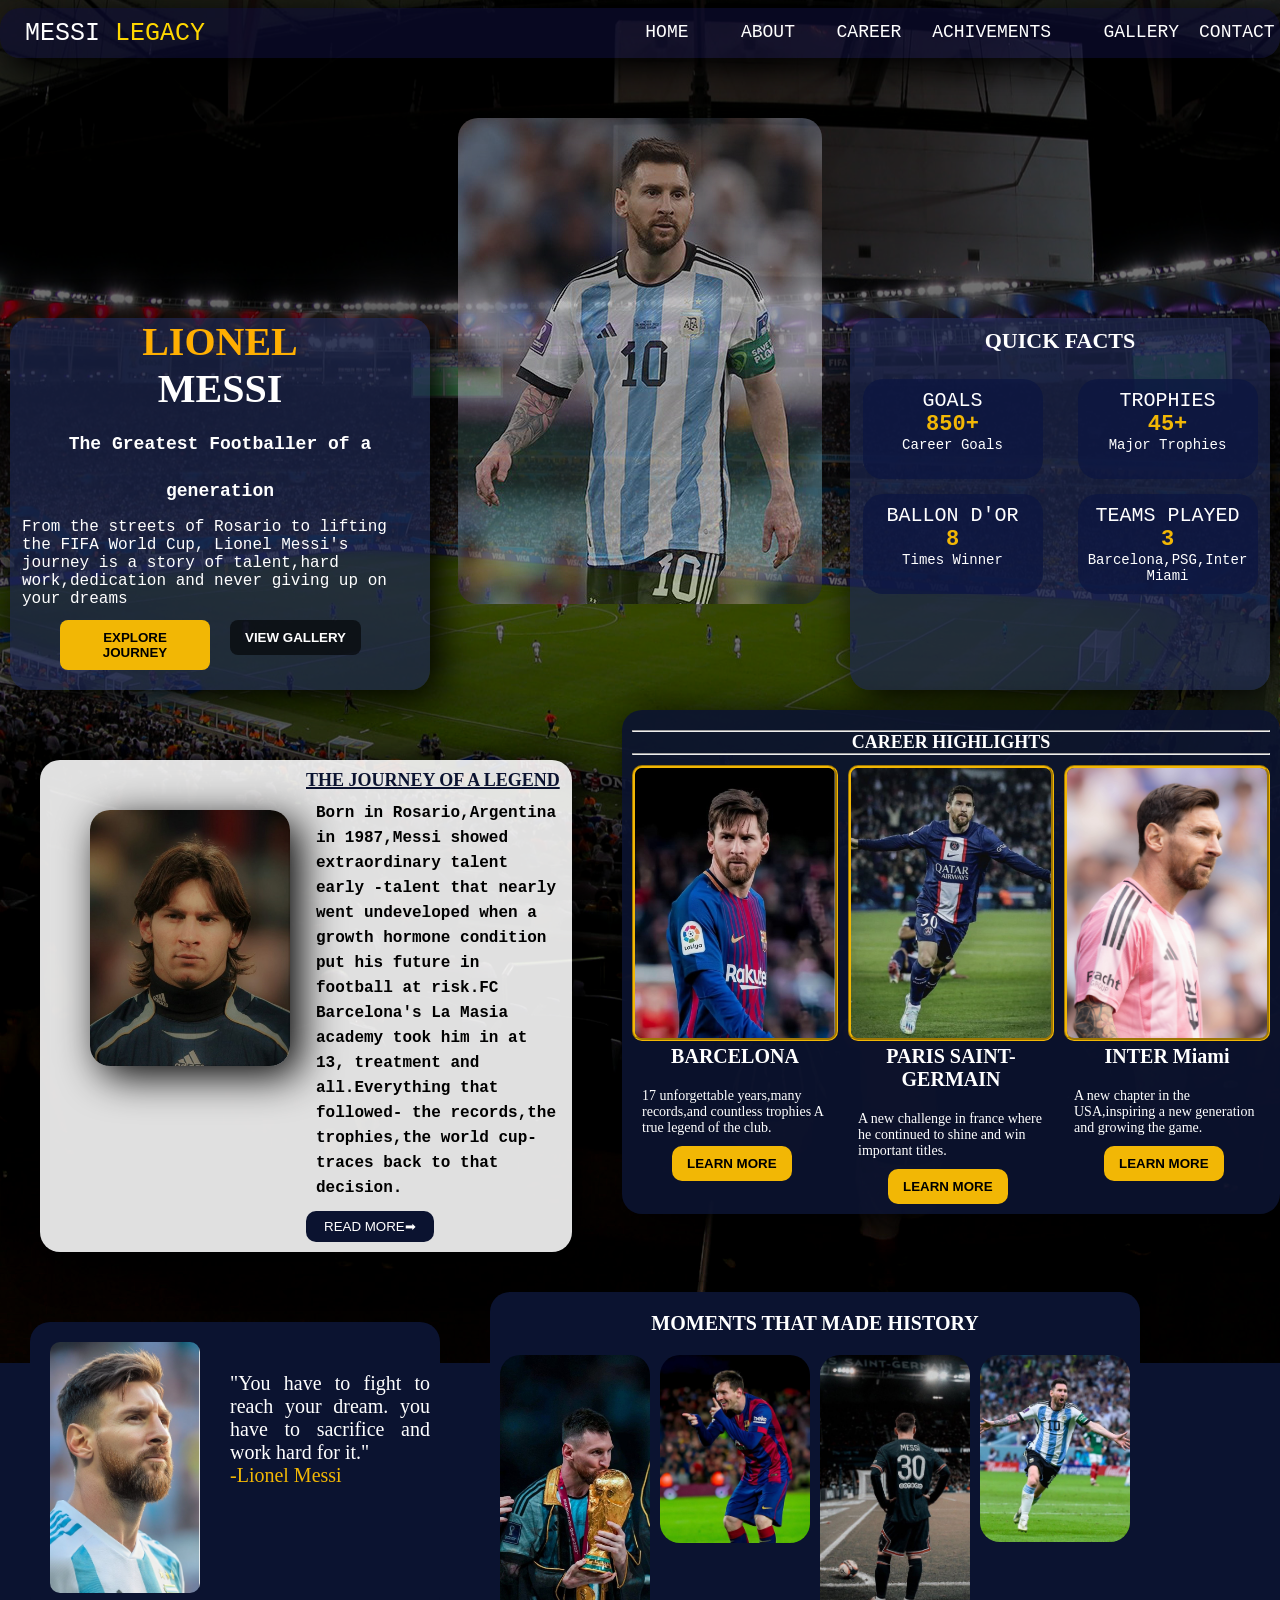
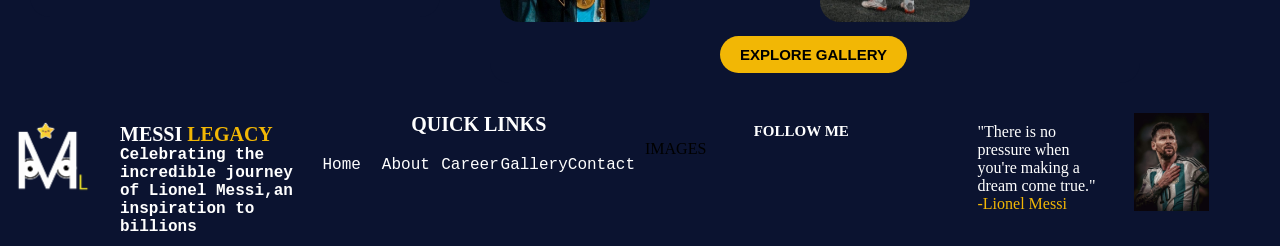
==== index.html @ 0833c285 "`almost finished first page" ====
<!DOCTYPE html>
<html lang="en">
<head>
    <meta charset="UTF-8">
    <meta name="viewport" content="width=device-width, initial-scale=1.0">
    <title>Messi Legacy</title>
    <link rel="stylesheet" href="style.css">
</head>
<body>
   

    <div class="nav-background">

        <div class="web-name">MESSI <span class="web-name-span">LEGACY</span></div>
        <div class="nav-links">
         
        <a href="#">HOME</a>
        <a href="#">ABOUT</a>
        <a href="#">CAREER</a>
        <a href="#">ACHIVEMENTS</a>
        <a href="#">GALLERY</a>
        <a href="#">CONTACT</a>
        
        </div>
    </div>


    <div class="first-card">

        <div class="messi-box">
            <div class="messi-box-name">
                LIONEL <br><span style="color: white;">MESSI</span> <br><span class="messi-box-name-span">The Greatest Footballer of a generation</span>
            </div>
            <div class="messi-box-text">
                From the streets of Rosario to lifting the FIFA World Cup,
                Lionel Messi's journey is a story of talent,hard work,dedication
                 and never giving up on your dreams 
                </div>

                <div class="messi-box-btns">
             <div>
                <button class="messi-box-btn1">
                    EXPLORE JOURNEY
                </button>
            </div>

            <div>
                <button class="messi-box-btn2">
                    VIEW GALLERY
                </button>
            </div>
        </div>
    </div>

    <div class="messi-image1">
        <img src="images/messi1.jpg" alt="image of messi" class="messi1">
    </div>
 
     <div class="quick-facts">
        <div class="quick-facts-h1">QUICK FACTS</div>

        <div class="quick-facts-grid">

            <div class="quick-facts-card">
                GOALS<BR><span>850+</span><p>Career Goals</p>
            </div>
            <div class="quick-facts-card">
                 TROPHIES<BR><span>45+</span><p>Major Trophies</p>
            </div>
            <div class="quick-facts-card">
                 BALLON D'OR<BR><span>8</span><p>Times Winner</p>
            </div>
            <div class="quick-facts-card">
                 TEAMS PLAYED<BR><span>3</span><p>Barcelona,PSG,Inter Miami</p>
            </div>
        </div>
     </div>

    </div>


    <div class="second-card">

    <div class="white-box">

        <div>
            <img src="images/legend.jpg" alt="image of messi">
        </div>
        <div>
         <div class="white-box-h1">
            THE JOURNEY OF A LEGEND
        </div>
        <div class="white-box-text">Born in Rosario,Argentina in 1987,Messi showed extraordinary talent early
             -talent that nearly went undeveloped when a growth hormone condition put his
              future in football at risk.FC Barcelona's La Masia academy took him in at 13,
              treatment and all.Everything that followed- the records,the trophies,the world 
              cup-traces back to that decision.
        </div>
        <div>
            <button class="white-box-btn">READ MORE➡</button>
        </div>
        </div>

        </div>


    <div class="career-highlights">
        <div class="career-head"><hr>CAREER HIGHLIGHTS<hr></div>
        
        <div class="career-grid">

            <div  class="team-career">
                <div class="team-image">
                    <img src="images/barca.jpg">
                </div>
                <div class="team-name">BARCELONA</div>
                <div class="team-text">17 unforgettable years,many records,and countless trophies A true legend of the club.
                </div>
                <div class="team-btn-div">
                    <button class="team-btn">LEARN MORE </button>
            </div>
            </div>

              <div  class="team-career">
                <div class="team-image">
                    <img src="images/paris.jpg" class="team-image-paris">
                </div>
                
                   <div class="team-name">PARIS SAINT-GERMAIN</div>
                    <div class="team-text">A new challenge in france where he continued to shine
                    and win important titles.
                   </div>
                   <div class="team-btn-div">
                    <button class="team-btn">LEARN MORE </button>
                  </div>
              
        </div>


            <div  class="team-career">
                <div class="team-image">
                    <img src="images/inter.jpg" class="inter-image">
                </div>
                <div class="team-name">INTER Miami</div>
                <div class="team-text">A new chapter in the USA,inspiring a new generation and growing the game.
                </div>
                <div class="team-btn-div">
                    <button class="team-btn">LEARN MORE </button>
            </div>
            </div>


           
        </div>
    </div>

   


</div>


<div class="third-card">
  
    <div class="messi-messsage">
        <div>
            <img src="images/123messi.jpg" class="messi123-img">
        </div>
        <div class="messi-messsage-text">"You have to fight to reach your dream.
            you have to sacrifice and work hard for it."
            <div class="messi-messsage-text-gold">-Lionel Messi</div>
        </div>
    </div>

    <div class="moments-card">
      <div class="moments-text">MOMENTS THAT MADE HISTORY</div>
      <div class="moments-images">
        <div class="moment-image">
            <img src="images/history1.jpg">
        </div>
        <div class="moment-image">
            <img src="images/his3.jpg">
        </div>
        <div class="moment-image">
            <img src="images/his4.jpg">
        </div>
        <div class="moment-image">
            <img src="images/his5.jpg">
        </div>
       
      </div>
      <div><button class="moment-btn">EXPLORE GALLERY</button></div>
    </div>

</div>


<div class="footer-dock">
    <div class="footer-name">
       <div> <img src="images/LOGO MESSI.png" class="footer-logo"></div>
        <div class="footer-name-h1">MESSI <span class="footer-name-span">LEGACY</span>
            <div class="footer-name-text">Celebrating the incredible journey of Lionel Messi,an inspiration to billions</div>
        </div>
        
    </div>

    <div class="quick-links-dock">
        <div class="quick-links-h1">QUICK LINKS</div>
        <div class="quick-links-grid">
            <div>
                 <a href="#">Home</a>
        
            </div>
            <div>
                <a href="#">About</a>
        
            </div>
            <div>
                <a href="#">Career</a>
        
            </div>
            <div>
                  <a href="#">Gallery</a>
       
            </div>
            <div>
                 <a href="#">Contact</a>
            </div>
        </div>
    </div>



    <div>
        <div class="footer-follow">FOLLOW ME</div>
        <div>
            IMAGES
        </div>

    </div>

    <div class="footer-message">
        <div class="footer-message-text">
            "There is no pressure when you're making
            a dream come true."<div class="footer-message-author">-Lionel Messi</div>
        </div>
        <div>
            <img src="images/messifotter.jpg" class="messi-image-footer">
        </div>
    </div>

</div>



    
</body>
</html>
---- style.css ----
*{
    margin: 0;
}

body{
    background-image: url(images/stadium.jpg);
    background-position: center;
    background-repeat: no-repeat;
    background-color: #0b1330;
    background-attachment: fixed;
    min-height: 100vh;

}
body::before{
    content: "";
    position: fixed;
    top: 0;
    left: 0;
    width: 100%;
    height: 100%;
    background: rgba(0,0,0,0.55);
    z-index: -1;
}

.nav-background{
    background-color: rgba(13, 13, 54, 0.616);
    box-shadow:10px 10px 30px black;
    display: grid;
    grid-template-columns:1fr 1fr;
    height: 50px;
    align-items: center;
    border-radius: 20px;
    margin-top: 8PX;
}
.web-name{
    color: white;
    font-family: monospace,Arial, Helvetica, sans-serif;
    font-size: 25px;
    margin-left: 25px;

}
.web-name-span{
    color: gold;
}

.nav-links{
    display: grid;
    grid-template-columns: 1fr 1fr 1fr 2fr 1fr 1fr;
    column-gap: 20px;
   margin-left: auto;
   margin-right: auto;
}
nav {
   
    display: inline-block;
    justify-content: space-between;
    align-items: center;
     padding: 18px 30px;
}
a {
   text-decoration: none;
    color: rgb(255, 255, 255);
    font-size: 18px;
    font-family: monospace, sans-serif;
    vertical-align: middle;
    width: fit-content;
}
a::after{
    content: "";
    width: 0%;
    height: 2px;
    
    display: grid;
    background: #ffaf02;
    transition: 0.5s;
    color: rgb(184, 9, 9);

}
a:hover::after{
    width: 100%;

}

.first-card{
    display: grid;
    grid-template-columns: 1fr 1fr 1fr;
    margin-top: 10px;
    margin-right: 10px;
    margin-left: 10px;
}

.messi-box{
    
    margin-top: 250px;
    height: fit-content;
    background-color:#1c264eb9;
    box-shadow: 10px 10px 40px black;
    color:white;
    border-radius: 20px;
    margin-left: auto;
    margin-right: auto;
    vertical-align: bottom;
}
.messi-box-btns{
    display: grid;
    grid-template-columns: 1fr 1fr;
    column-gap: 20px;
    margin-left: 50px;
    margin-right: 50px;
}
.messi-box-name{
    color: #ffaf02;
    font-family: cursive;
    font-weight: bold;
    font-size:40px;
    text-align: center;
    
    
}
.messi-box-name-span{
    font-size: 18px;
    color: white;
    font-family: monospace;
   
}
.messi-box-text{
    font-size: 16px;
    font-family: monospace;
    padding: 12px;
}
.messi-box-btn1{
   background-color: #F2B705;
   border: none;
   color: black;
   font-weight: bold;
   margin-bottom: 20px;
  padding-left: 15px;
  padding-right: 15px;
  padding-bottom: 10px;
  padding-top: 10px;
  border-radius: 8px;

}
.messi-box-btn2{
     background-color:rgba(0, 0, 0, 0.596);
   border: none;
   color: white;
   font-weight: bold;
   margin-bottom: 20px;
  padding-left: 15px;
  padding-right: 15px;
  padding-bottom: 10px;
  padding-top: 10px;
  border-radius: 8px;
}

.messi1{
    border-radius: 20px;
    opacity: 0.6;
    object-fit: contain;
    object-position: center;

}
.messi-image1{
    align-items:center;
     width: fit-content;
     margin-left: auto;
     margin-right: auto;
    margin-top: 50px;
}
.quick-facts{
    margin-top: 250px;
    
    background-color: #1c264eb9;
    box-shadow:10px 10px 40px black;
     font-size: 16px;
     font-family: monospace;
    color:white;
    text-align: center;
    border-radius: 20px;
}
.quick-facts-grid{
    display: grid;
    grid-template-columns: 1fr 1fr;
    column-gap: 10px;
    row-gap: 15px;
}
.quick-facts-h1{
    padding: 10px;
    font-family: cursive;
    font-weight: bold;
    font-size: 22px;
    margin-bottom: 15px;
}

.quick-facts-card{
    height: 80px;
    width: 160px;
    margin-left: auto;
    margin-right: auto;
    background-color: #0c1742c4;
    border-radius: 20px;
    padding: 10px;
    font-size: 20px;
}
.quick-facts-card span{
    color: #F2B705;
    font-size: 22PX;
    font-weight: bold;
}
.quick-facts-card p{
    font-size: 14px;
}

.second-card{
    display: grid;
    grid-template-columns: 1fr 1fr ;
     column-gap:50px;
    margin-top:20px;
}

.white-box{
    display: grid;
    width: fit-content;
    height: fit-content;
    grid-template-columns: 1fr 1fr;
    border-radius:20px;
    background-color: rgba(255, 255, 255, 0.877);
    box-shadow:10px 10px 40px black;
    padding: 10px;
    margin-left:40px;
    margin-top:50px;
   
}

.white-box img{
    width: 200px;
    border-radius: 20px;
    box-shadow:10px 10px 40px black;
    margin-top: 40px;
    margin-left: 40px;
   
}
.white-box-h1{
    font-family: cursive;
    font-weight:bolder;
    color: #0b1330;
    font-size: 18px;
    text-decoration: underline 2px;
}
.white-box-text{
    font-family: 'Courier New', Courier, monospace;
    font-weight: 900;
    margin-top: 10px;
    line-height: 25px;
    margin-left: 10px;
}
.white-box-btn{
    background-color: #0b1330;
    border: none;
    color: white;
    padding-left: 18px;
    padding-right: 18px;
    padding-top: 8px;
    padding-bottom: 8px;
    border-radius:10px;
    margin-top: 10px;
}
.career-highlights{
    width: min-content;
    height: min-content;
    background-color: #0b1330e8;
     color: white;
     border-radius: 20px;
      padding: 10px;
     box-shadow:10px 10px 40px black
}
.career-grid{
    display: grid;
    grid-template-columns: 1fr 1fr 1fr;
    column-gap: 10px;
}
.career-head{
    text-align: center;
    font-size: 18px;
    font-family: cursive;
    font-weight: bolder;
    margin-top: 10px;
    margin-bottom: 10px;
}

.team-career{
    width:min-content;
   
}
.team-image img{
    width:200PX;
    border-radius: 10px;
    border: #F2B705;
    border-style: groove;
 
}
.team-name{
    font-size: 20px;
    font-weight: bold;
    text-align: center;
    margin-bottom: 10px;
}
.team-text{
    text-align: left;
    font-family: cursive;
    font-size: 14px;
    
    padding: 10px;
}
.team-btn{
    background-color: #F2B705;
    color: black;
    font-weight: bolder;
    border: none;
    padding-left: 15px;
    padding-right: 15px;
    padding-top: 10px;
    padding-bottom: 10px;
    border-radius: 10px;
    margin-left: 40px;
   
    
}
.team-image-paris{
    height: 270px;
    object-position: center;
    object-fit:cover;
}
.inter-image{
    height: 270px;
}

.third-card{
    display: grid;
    grid-template-columns: 1fr 1fr ;
     column-gap:50px;
    margin-top:20px;
}
.messi-messsage{
    display: grid;
    background-color: #0b1330;
    grid-template-columns:  1fr 1fr;
    width: min-content;
    height: min-content;
    margin-left: 30px;
    margin-bottom: 20px;
    border-radius: 20px;
    margin-top: 50px;
}

.messi123-img{
    width: 150px;
    padding: 20px;
    border-radius: 30px;
}

.messi-messsage-text{
    margin-top: 40px;
    text-align: justify;
    font-size: 20px;
    width: 200px;
    color: white;
    font-family: cursive;
    padding: 10px;
}
.messi-messsage-text-gold{
    color: #F2B705;
}

.moments-card{
    background-color:#0b1330;
    margin-top: 20px;
    width: min-content;
    height: min-content;
    border-radius: 20px;
    margin-right: 200px;
    margin-bottom: 30px;
}
.moments-text{
    font-size: 20px;
    color: white;
    font-weight: bolder;
    margin-top: 10px;
    padding: 10px;
    text-align: center;
}
.moments-images{
    display: grid;
    grid-template-columns: 1fr 1fr 1fr 1fr;
    column-gap: 10px;
    padding: 10px;
}
.moment-image img{
    width: 150px;
    border-radius: 20px;
}
.moment-btn{
    background-color: #F2B705;
    color: black;
    font-size: 15px;
    font-weight: bold;
    padding-left: 20px;
    padding-right: 20px;
    padding-bottom: 10px;
    padding-top: 10px;
    border-radius: 20px;
    border: none;
    margin-left: 230px;
    margin-bottom: 10px;
}


.footer-dock{
    display: grid;
    grid-template-columns: 1fr 1fr 1fr 1fr;
    column-gap: 10px;
    background-color: #0b1330;
    width: 100%;
    height: 110px;
    position: relative;
   margin: 0;
   
}

.footer-logo{
    width: 100px;
}
.footer-name{
    display: grid;
    grid-template-columns: 120px 1fr;
}
.footer-name-h1{
    color: white;
    font-family: cursive;
    font-size:20px;
    font-weight: bold;
    padding-top: 10px;
}
.footer-name-span{
    color: #F2B705;
}
.footer-name-text{
    font-size: 16px;
    font-family: monospace;
    font-weight: 700;
}

.quick-links-h1{
    font-family: cursive;
    font-weight: 800;
    font-size: 20px;
    color: white;
    text-align: center;
}
.quick-links-grid{
    display: grid;
    grid-template-columns: 1fr 1fr 1fr 1fr 1fr;
    margin-top: 20px;
    font-family: monospace;
a{
    font-size: 16px;
    
}
}
.footer-message{
    display: grid;
    grid-template-columns: 1fr 1fr;
    column-gap: 20px;
    color: white;
}
.messi-image-footer{
    width: 75px;   
}
.footer-message-text{
    font-family: cursive;
    font-size: 16px;
    padding: 10px;
}
.footer-message-author{
    color: #F2B705;
}
.footer-follow{
    text-align: center;
    color: white;
    font-family: cursive;
    font-size: 15px;
    font-weight: bolder;
    margin-top: 10px;
}
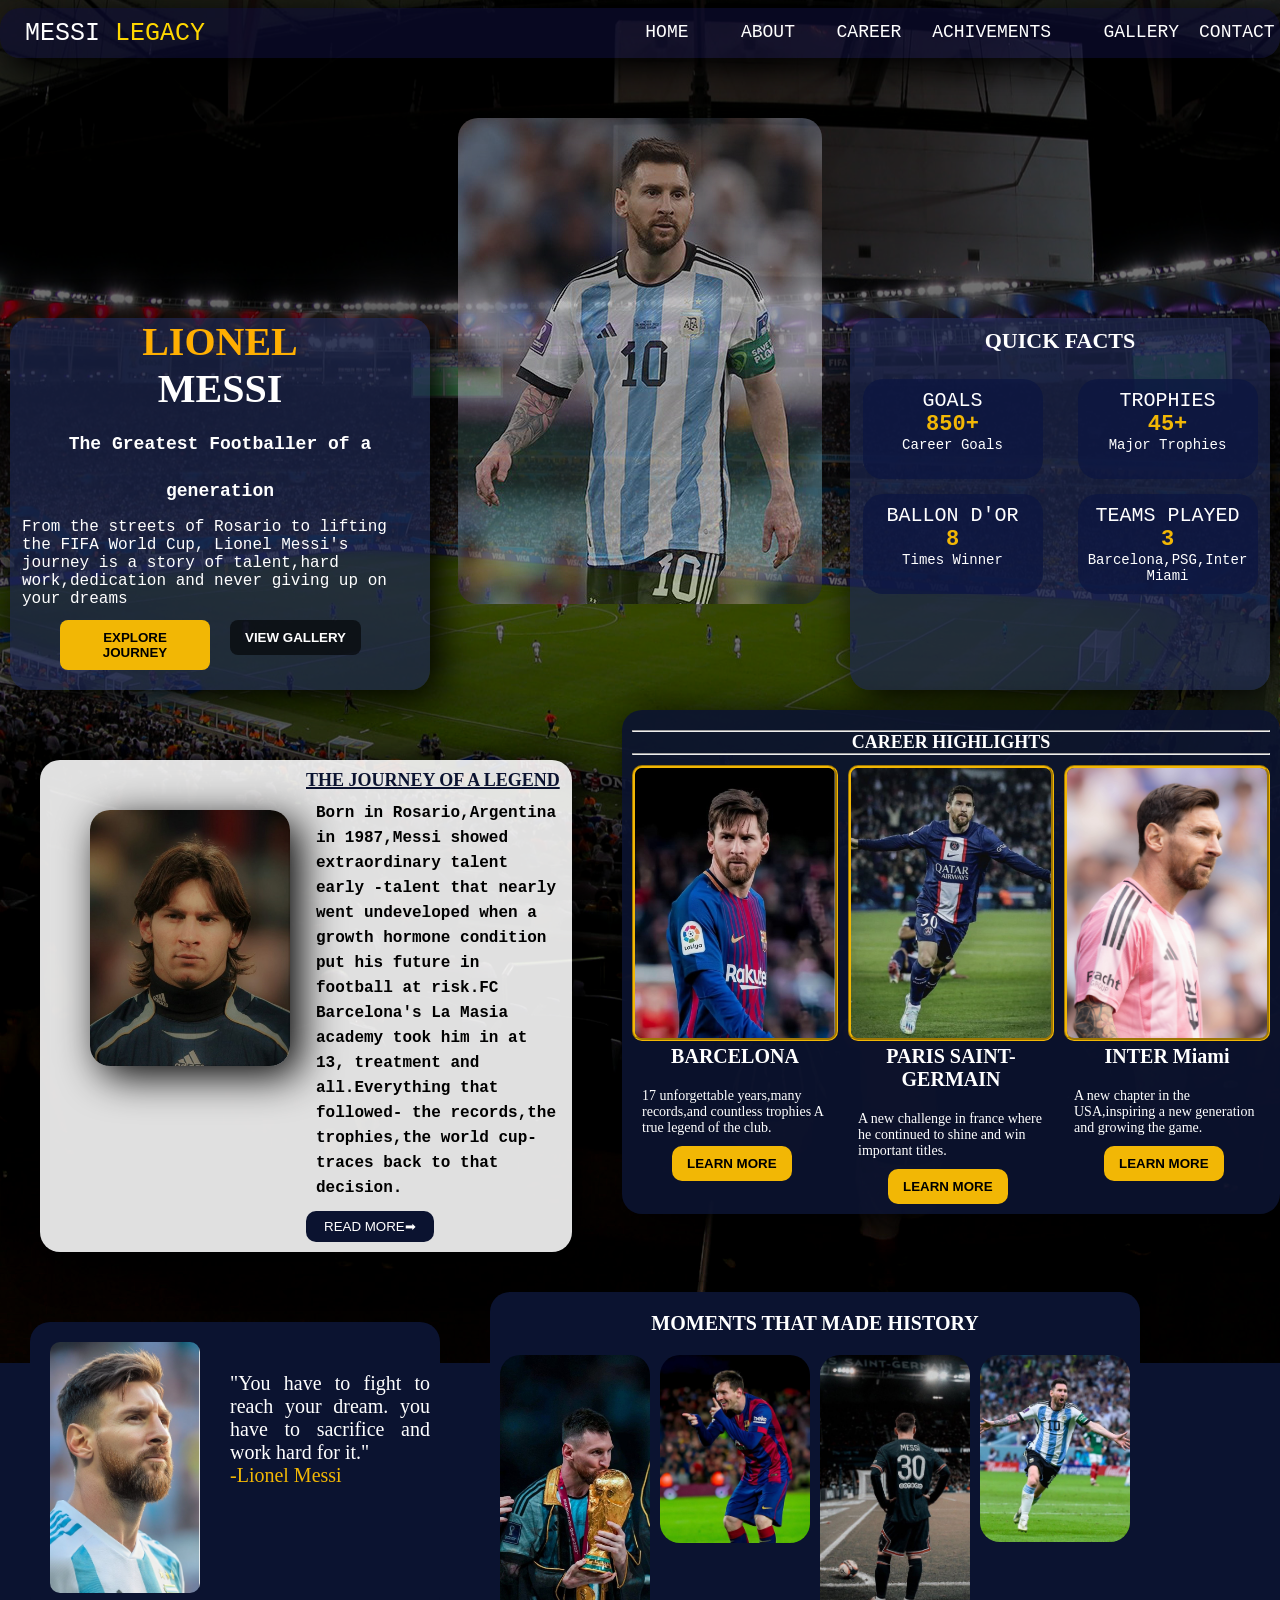
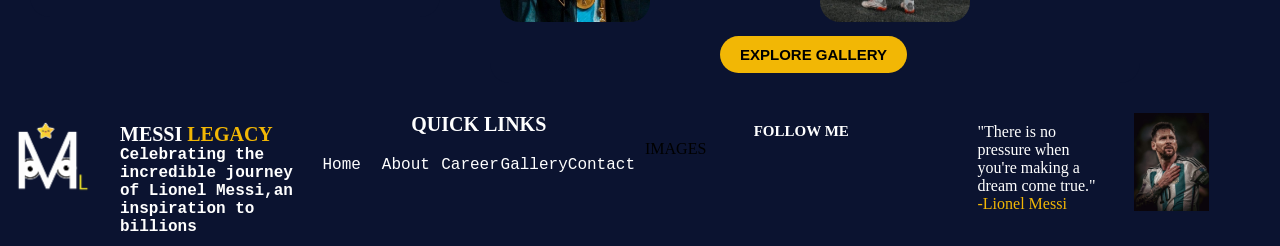
==== commit be1cc2a1: "added nav and head in 2 page" ====
--- a/index.html
+++ b/index.html
@@ -14,8 +14,8 @@
         <div class="web-name">MESSI <span class="web-name-span">LEGACY</span></div>
         <div class="nav-links">
          
-        <a href="#">HOME</a>
-        <a href="#">ABOUT</a>
+        <a href="index.html">HOME</a>
+        <a href="about.html">ABOUT</a>
         <a href="#">CAREER</a>
         <a href="#">ACHIVEMENTS</a>
         <a href="#">GALLERY</a>
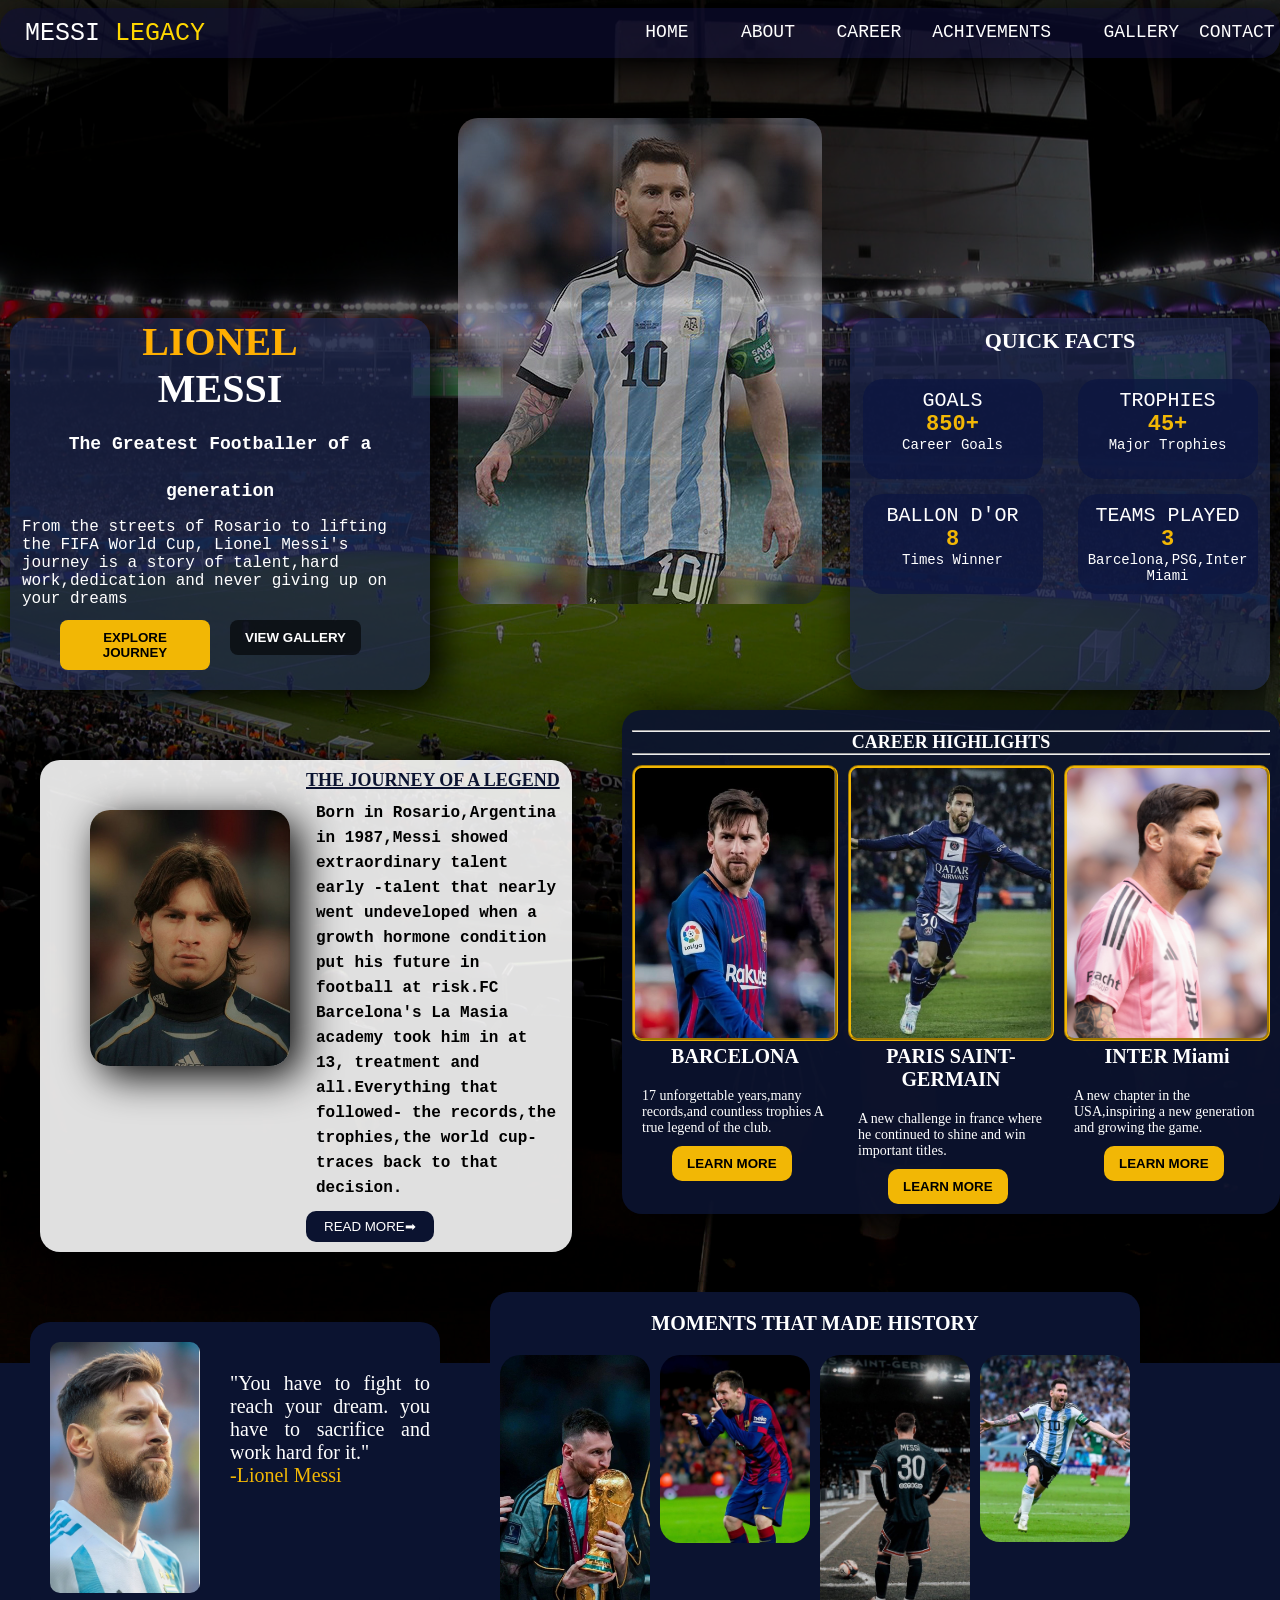
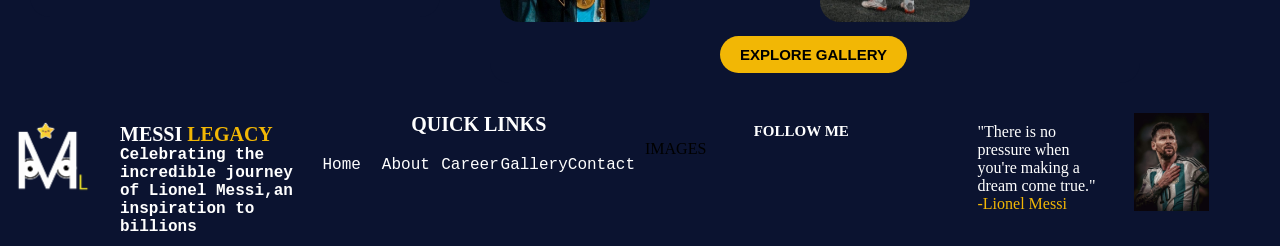
==== commit 720dec7c: "added a card in career page" ====
--- a/index.html
+++ b/index.html
@@ -16,7 +16,7 @@
          
         <a href="index.html">HOME</a>
         <a href="about.html">ABOUT</a>
-        <a href="#">CAREER</a>
+        <a href="career.html">CAREER</a>
         <a href="#">ACHIVEMENTS</a>
         <a href="#">GALLERY</a>
         <a href="#">CONTACT</a>
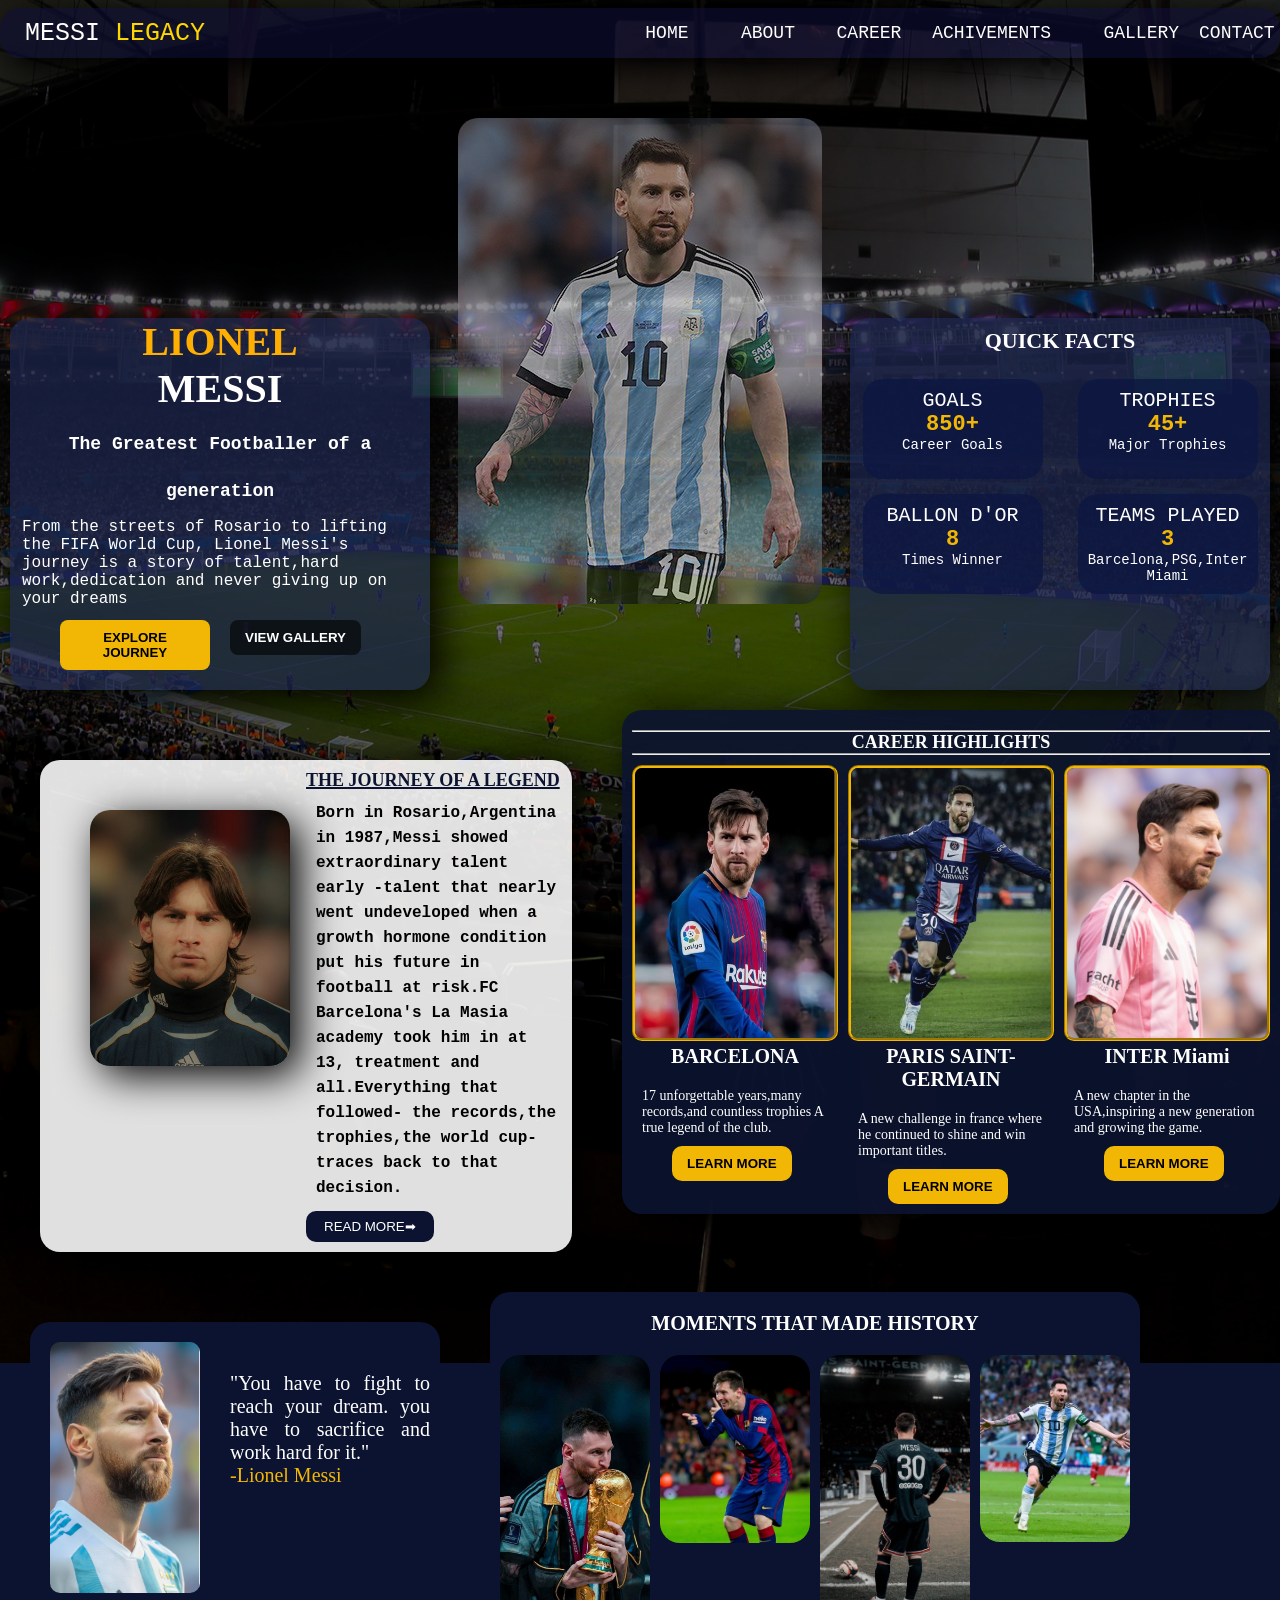
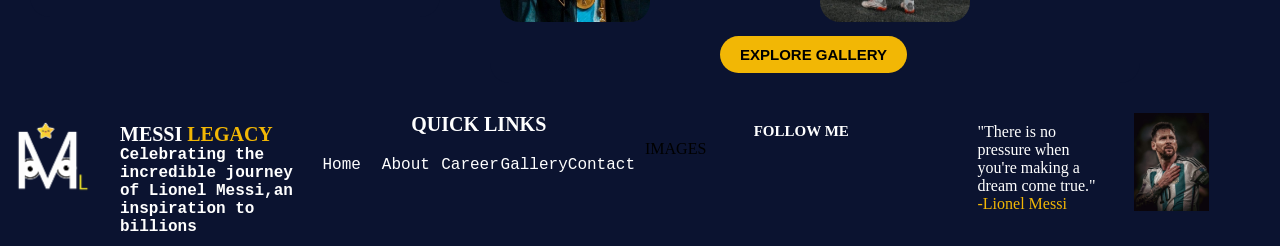
==== commit 4c28cef3: "added links for buttons" ====
--- a/index.html
+++ b/index.html
@@ -17,9 +17,9 @@
         <a href="index.html">HOME</a>
         <a href="about.html">ABOUT</a>
         <a href="career.html">CAREER</a>
-        <a href="#">ACHIVEMENTS</a>
-        <a href="#">GALLERY</a>
-        <a href="#">CONTACT</a>
+        <a href="achievements.html">ACHIVEMENTS</a>
+        <a href="gallery.html">GALLERY</a>
+        <a href="contact.html">CONTACT</a>
         
         </div>
     </div>
@@ -39,15 +39,15 @@
 
                 <div class="messi-box-btns">
              <div>
-                <button class="messi-box-btn1">
+              <a href="achievements.html"> <button class="messi-box-btn1">
                     EXPLORE JOURNEY
-                </button>
-            </div>
-
-            <div>
-                <button class="messi-box-btn2">
+                </button> </a>
+            </div>
+
+            <div>
+               <a href="gallery.html"> <button class="messi-box-btn2">
                     VIEW GALLERY
-                </button>
+                </button> </a>
             </div>
         </div>
     </div>
@@ -97,7 +97,7 @@
               cup-traces back to that decision.
         </div>
         <div>
-            <button class="white-box-btn">READ MORE➡</button>
+          <a href="about.html">  <button class="white-box-btn">READ MORE➡</button></a>
         </div>
         </div>
 
@@ -117,7 +117,7 @@
                 <div class="team-text">17 unforgettable years,many records,and countless trophies A true legend of the club.
                 </div>
                 <div class="team-btn-div">
-                    <button class="team-btn">LEARN MORE </button>
+                   <a href="career.html"><button class="team-btn">LEARN MORE </button></a>
             </div>
             </div>
 
@@ -131,7 +131,7 @@
                     and win important titles.
                    </div>
                    <div class="team-btn-div">
-                    <button class="team-btn">LEARN MORE </button>
+                    <a href="career.html"><button class="team-btn">LEARN MORE </button></a>
                   </div>
               
         </div>
@@ -145,7 +145,7 @@
                 <div class="team-text">A new chapter in the USA,inspiring a new generation and growing the game.
                 </div>
                 <div class="team-btn-div">
-                    <button class="team-btn">LEARN MORE </button>
+                  <a href="career.html"> <button class="team-btn">LEARN MORE </button> </a>
             </div>
             </div>
 
@@ -189,7 +189,7 @@
         </div>
        
       </div>
-      <div><button class="moment-btn">EXPLORE GALLERY</button></div>
+      <div><a href="gallery.html"><button class="moment-btn">EXPLORE GALLERY</button></a></div>
     </div>
 
 </div>
@@ -208,23 +208,23 @@
         <div class="quick-links-h1">QUICK LINKS</div>
         <div class="quick-links-grid">
             <div>
-                 <a href="#">Home</a>
-        
-            </div>
-            <div>
-                <a href="#">About</a>
-        
-            </div>
-            <div>
-                <a href="#">Career</a>
-        
-            </div>
-            <div>
-                  <a href="#">Gallery</a>
+                 <a href="index.html">Home</a>
+        
+            </div>
+            <div>
+                <a href="about.html">About</a>
+        
+            </div>
+            <div>
+                <a href="career.html">Career</a>
+        
+            </div>
+            <div>
+                  <a href="gallery.html">Gallery</a>
        
             </div>
             <div>
-                 <a href="#">Contact</a>
+                 <a href="contact.html">Contact</a>
             </div>
         </div>
     </div>
--- a/style.css
+++ b/style.css
@@ -65,20 +65,8 @@
     vertical-align: middle;
     width: fit-content;
 }
-a::after{
-    content: "";
-    width: 0%;
-    height: 2px;
-    
-    display: grid;
-    background: #ffaf02;
-    transition: 0.5s;
-    color: rgb(184, 9, 9);
-
-}
-a:hover::after{
-    width: 100%;
-
+a:hover{
+    color: #F2B705;
 }
 
 .first-card{
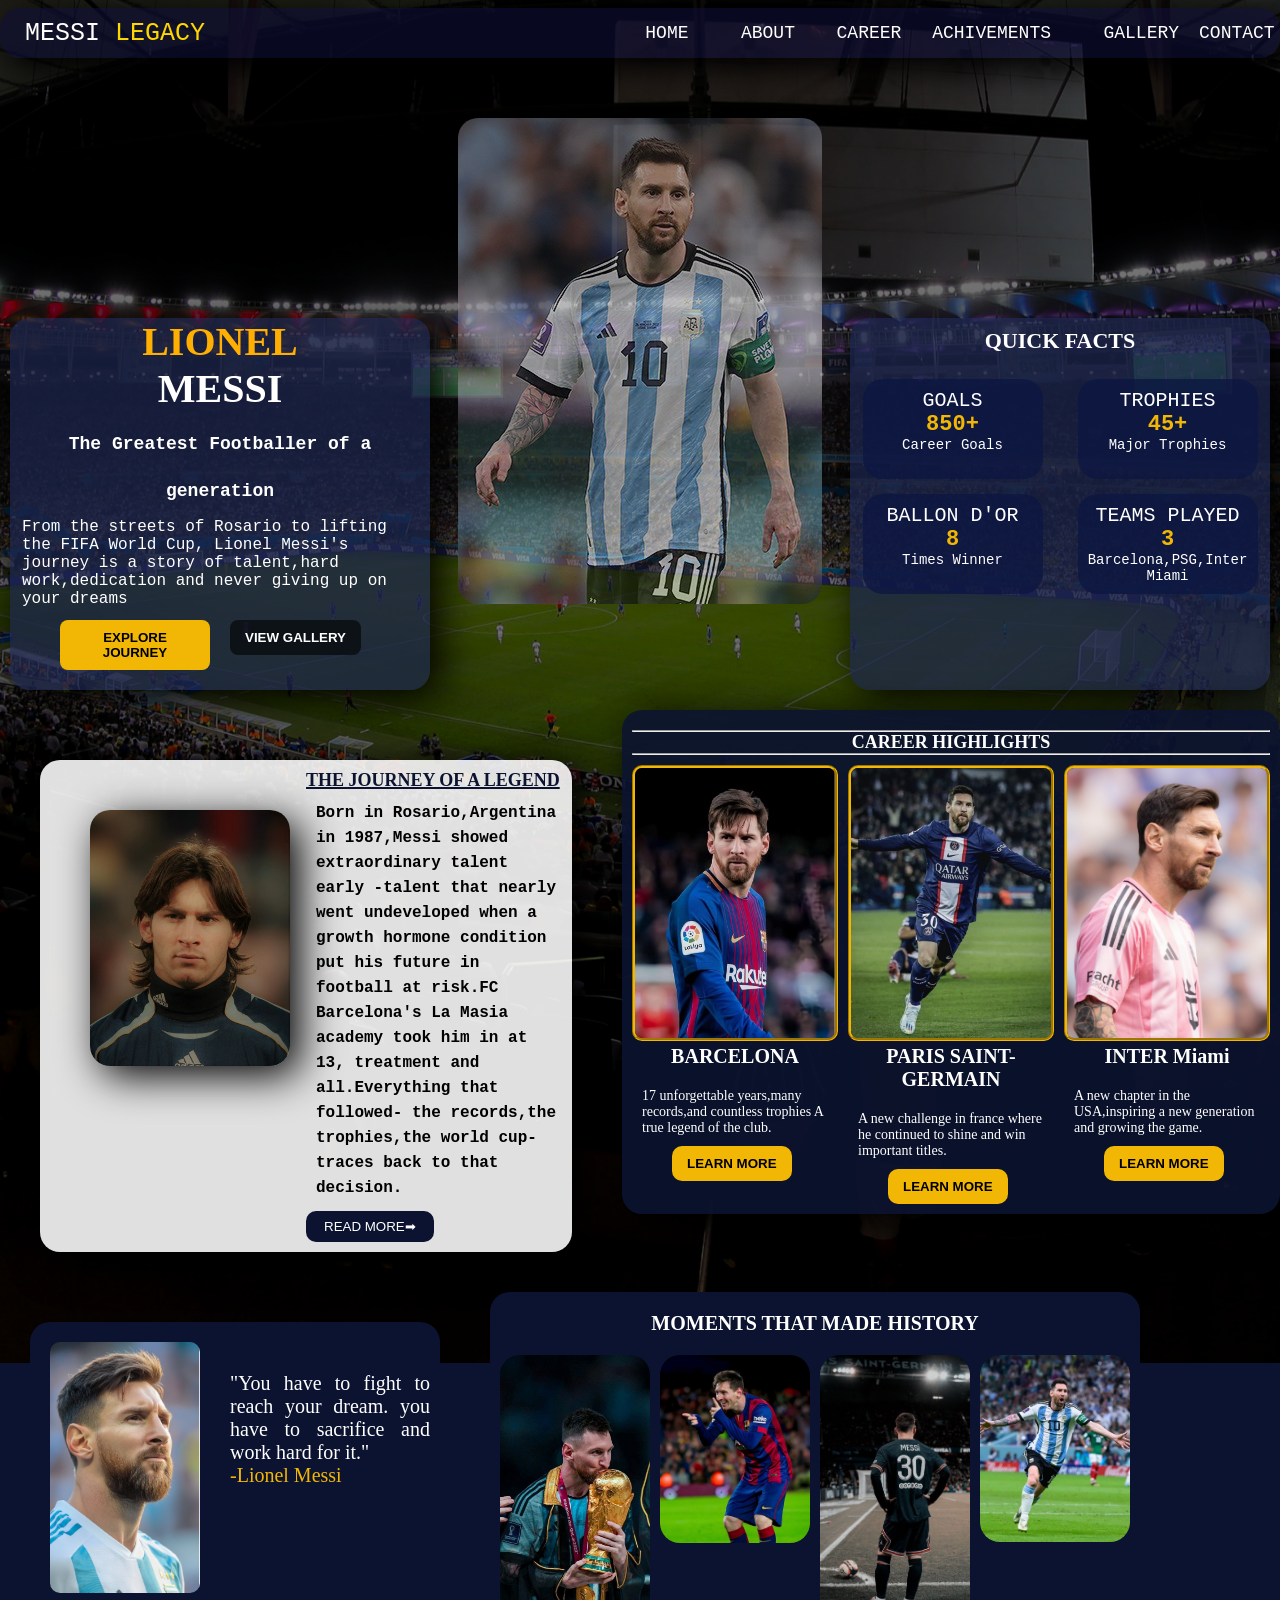
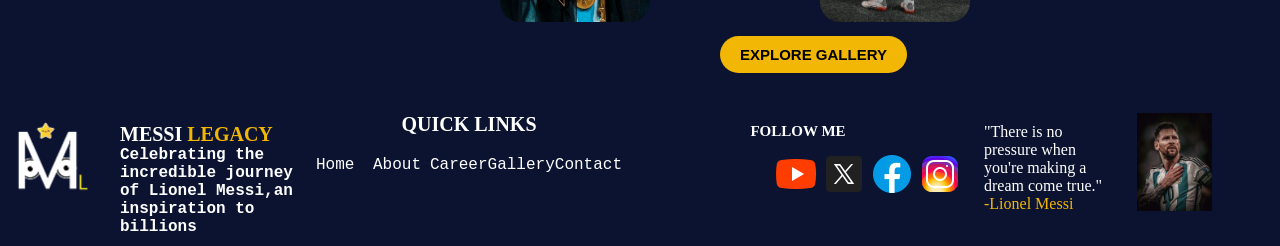
==== commit 1658424a: "added follow me logos and animation" ====
--- a/index.html
+++ b/index.html
@@ -233,8 +233,11 @@
 
     <div>
         <div class="footer-follow">FOLLOW ME</div>
-        <div>
-            IMAGES
+        <div class="footer-logos">
+            <img src="images/yt.png">
+            <img src="images/x.png">
+            <img src="images/fb.png">
+            <img src="images/insta.png">
         </div>
 
     </div>
--- a/style.css
+++ b/style.css
@@ -32,6 +32,9 @@
     border-radius: 20px;
     margin-top: 8PX;
 }
+.nav-background:hover{
+    background-color: #0b301448;
+}
 .web-name{
     color: white;
     font-family: monospace,Arial, Helvetica, sans-serif;
@@ -88,6 +91,10 @@
     margin-left: auto;
     margin-right: auto;
     vertical-align: bottom;
+    transition: 0.3s;
+}
+.messi-box:hover{
+    transform: scale(1.06);
 }
 .messi-box-btns{
     display: grid;
@@ -127,7 +134,12 @@
   padding-bottom: 10px;
   padding-top: 10px;
   border-radius: 8px;
-
+  transition: 0.3s;
+
+}
+.messi-box-btn1:hover{
+    border-radius: 20px;
+    background-color: white;
 }
 .messi-box-btn2{
      background-color:rgba(0, 0, 0, 0.596);
@@ -140,6 +152,12 @@
   padding-bottom: 10px;
   padding-top: 10px;
   border-radius: 8px;
+  transition: 0.3s;
+}
+.messi-box-btn2:hover{
+    border-radius: 50px;
+    background-color: black;
+    transform: translatex(10px);
 }
 
 .messi1{
@@ -147,7 +165,12 @@
     opacity: 0.6;
     object-fit: contain;
     object-position: center;
-
+    transition: 0.3s;
+}
+.messi1:hover{
+    opacity: 1;
+    border-radius: 25px;
+    transform:scale(1.04)
 }
 .messi-image1{
     align-items:center;
@@ -157,8 +180,7 @@
     margin-top: 50px;
 }
 .quick-facts{
-    margin-top: 250px;
-    
+    margin-top: 250px; 
     background-color: #1c264eb9;
     box-shadow:10px 10px 40px black;
      font-size: 16px;
@@ -166,6 +188,11 @@
     color:white;
     text-align: center;
     border-radius: 20px;
+    transition: 0.3s;
+}
+.quick-facts:hover{
+    transform: scale(1.05);
+    background-color: #0b133075;
 }
 .quick-facts-grid{
     display: grid;
@@ -179,6 +206,10 @@
     font-weight: bold;
     font-size: 22px;
     margin-bottom: 15px;
+    transition: 0.3s;
+}
+.quick-facts-h1:hover{
+    color: #F2B705;
 }
 
 .quick-facts-card{
@@ -190,6 +221,11 @@
     border-radius: 20px;
     padding: 10px;
     font-size: 20px;
+    transition: 0.3s;
+}
+.quick-facts-card:hover{
+    background-color: #1b285fc4;
+    transform: scale(1.03);
 }
 .quick-facts-card span{
     color: #F2B705;
@@ -218,7 +254,10 @@
     padding: 10px;
     margin-left:40px;
     margin-top:50px;
-   
+    transition: 0.3s;
+}
+.white-box:hover{
+   transform: scale(1.04);
 }
 
 .white-box img{
@@ -253,6 +292,13 @@
     padding-bottom: 8px;
     border-radius:10px;
     margin-top: 10px;
+    transition: 0.3s;
+}
+.white-box-btn:hover{
+    border-radius: 20px;
+    background-color: #ffaf02;
+    color: black;
+    font-weight: bolder;
 }
 .career-highlights{
     width: min-content;
@@ -279,7 +325,10 @@
 
 .team-career{
     width:min-content;
-   
+    transition: 0.3s;
+}
+.team-career:hover{
+    transform: scale(1.04);
 }
 .team-image img{
     width:200PX;
@@ -312,8 +361,12 @@
     padding-bottom: 10px;
     border-radius: 10px;
     margin-left: 40px;
-   
-    
+}
+.team-btn:hover{
+    background-color: rgb(240, 67, 67);
+    color: white;
+    padding-left: 20px;
+    padding-right: 20px;
 }
 .team-image-paris{
     height: 270px;
@@ -340,6 +393,11 @@
     margin-bottom: 20px;
     border-radius: 20px;
     margin-top: 50px;
+    transition: 0.3s;
+}
+.messi-messsage:hover{
+    transform: scale(1.05);
+    border: solid 2px white;
 }
 
 .messi123-img{
@@ -369,6 +427,10 @@
     border-radius: 20px;
     margin-right: 200px;
     margin-bottom: 30px;
+    transition: 0.3s;
+}
+.moments-card:hover{
+    transform: scale(1.02);
 }
 .moments-text{
     font-size: 20px;
@@ -387,6 +449,10 @@
 .moment-image img{
     width: 150px;
     border-radius: 20px;
+    transition: 0.3s;
+}
+.moment-image img:hover{
+    transform: scale(1.05);
 }
 .moment-btn{
     background-color: #F2B705;
@@ -401,6 +467,11 @@
     border: none;
     margin-left: 230px;
     margin-bottom: 10px;
+    transition: 0.3s;
+}
+.moment-btn:hover{
+    background-color: white;
+    transform: scale(1.04);
 }
 
 
@@ -456,6 +527,16 @@
     
 }
 }
+.footer-logos{
+    display: grid;
+    grid-template-columns: 48px 48px 48px 48px;
+    margin-left: 140px;
+    margin-top: 10px;
+    transition: 0.3s;
+}
+.footer-logos img:hover{
+    transform: scale(1.04);
+}
 .footer-message{
     display: grid;
     grid-template-columns: 1fr 1fr;
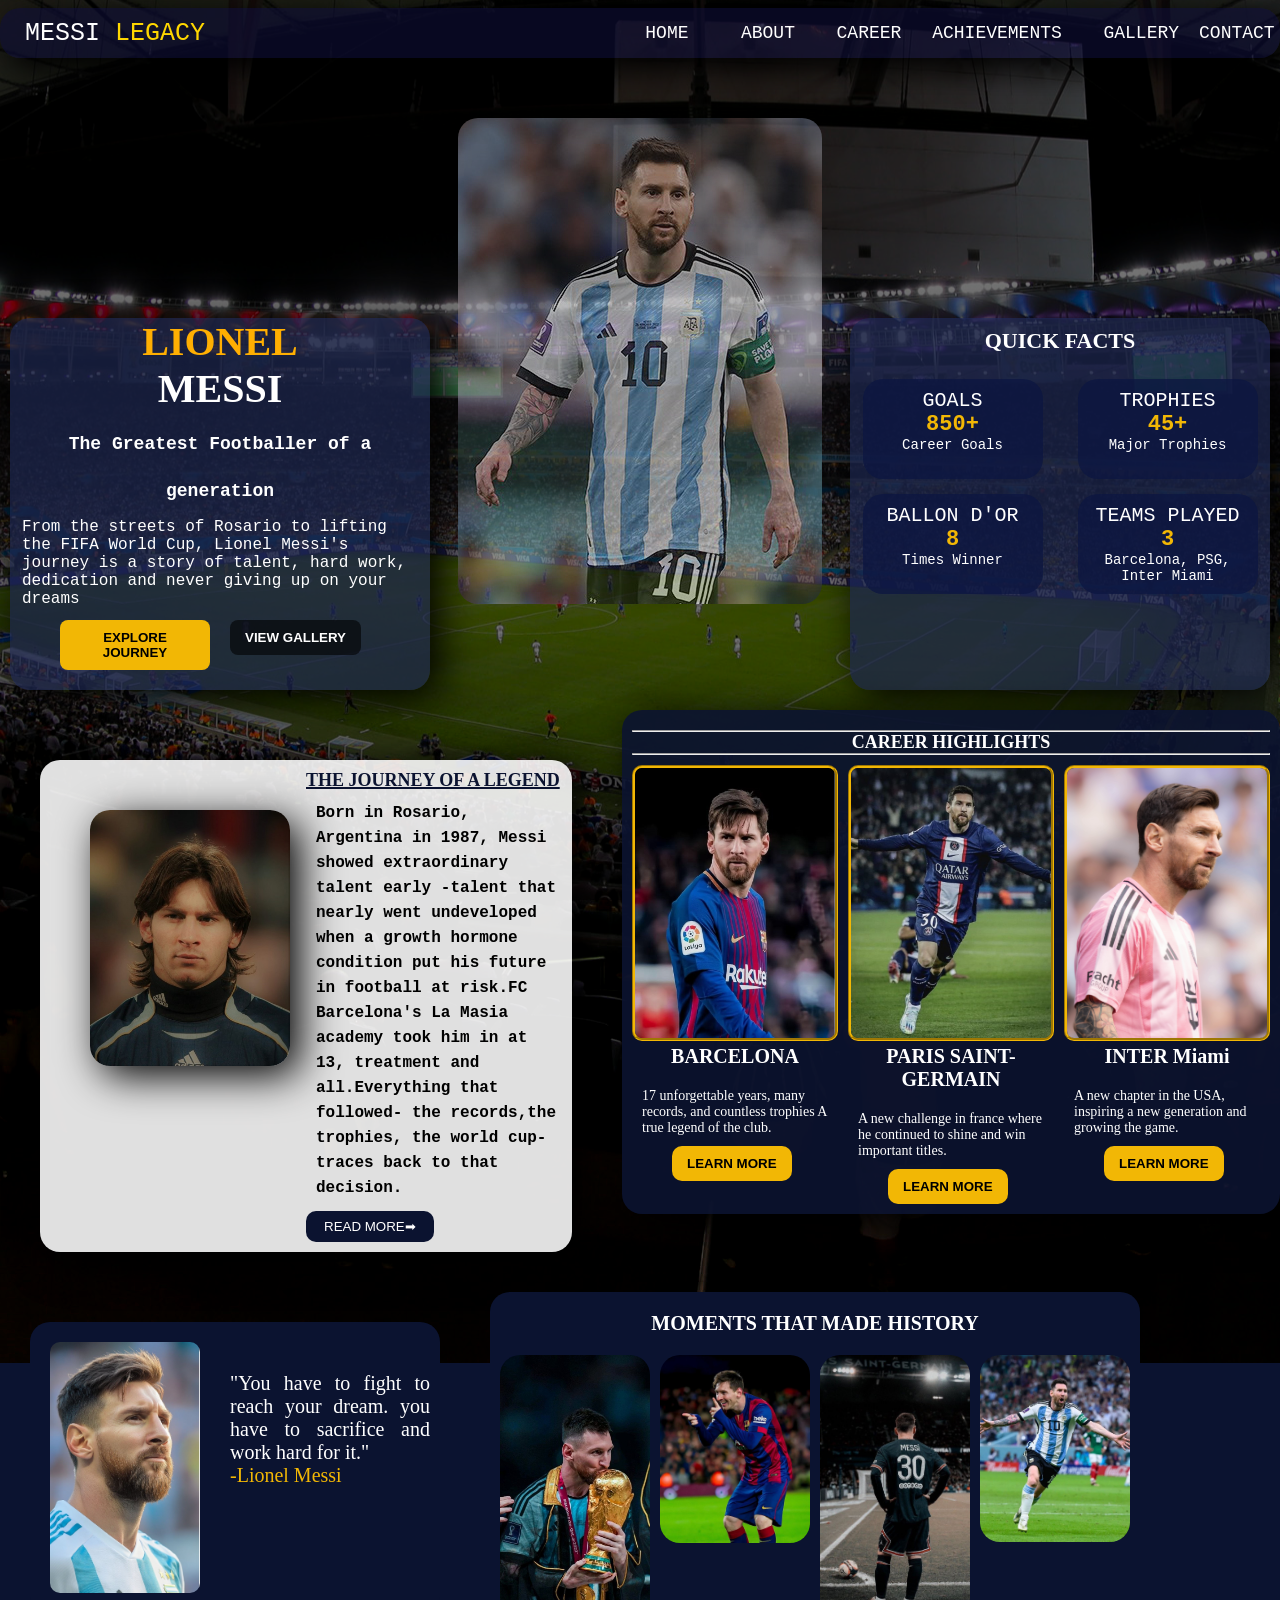
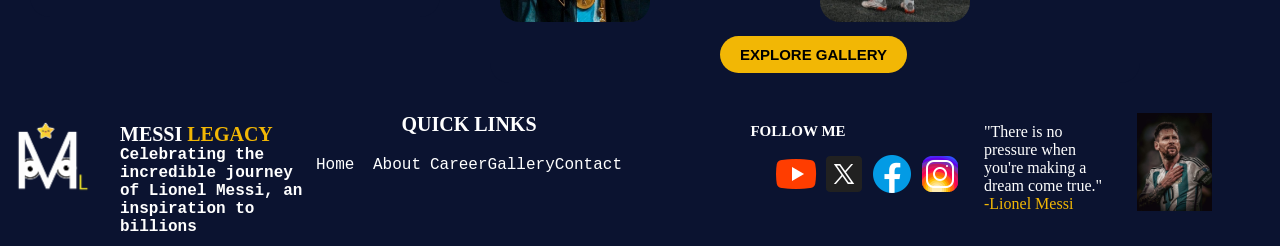
==== commit de831ace: "formated readme and files also fixed link in readme" ====
--- a/index.html
+++ b/index.html
@@ -17,7 +17,7 @@
         <a href="index.html">HOME</a>
         <a href="about.html">ABOUT</a>
         <a href="career.html">CAREER</a>
-        <a href="achievements.html">ACHIVEMENTS</a>
+        <a href="achievements.html">ACHIEVEMENTS</a>
         <a href="gallery.html">GALLERY</a>
         <a href="contact.html">CONTACT</a>
         
@@ -33,7 +33,7 @@
             </div>
             <div class="messi-box-text">
                 From the streets of Rosario to lifting the FIFA World Cup,
-                Lionel Messi's journey is a story of talent,hard work,dedication
+                Lionel Messi's journey is a story of talent, hard work, dedication
                  and never giving up on your dreams 
                 </div>
 
@@ -71,7 +71,7 @@
                  BALLON D'OR<BR><span>8</span><p>Times Winner</p>
             </div>
             <div class="quick-facts-card">
-                 TEAMS PLAYED<BR><span>3</span><p>Barcelona,PSG,Inter Miami</p>
+                 TEAMS PLAYED<BR><span>3</span><p>Barcelona, PSG, Inter Miami</p>
             </div>
         </div>
      </div>
@@ -90,10 +90,10 @@
          <div class="white-box-h1">
             THE JOURNEY OF A LEGEND
         </div>
-        <div class="white-box-text">Born in Rosario,Argentina in 1987,Messi showed extraordinary talent early
+        <div class="white-box-text">Born in Rosario, Argentina in 1987, Messi showed extraordinary talent early
              -talent that nearly went undeveloped when a growth hormone condition put his
-              future in football at risk.FC Barcelona's La Masia academy took him in at 13,
-              treatment and all.Everything that followed- the records,the trophies,the world 
+              future in football at risk.FC Barcelona's La Masia academy took him in at 13, 
+              treatment and all.Everything that followed- the records,the trophies, the world 
               cup-traces back to that decision.
         </div>
         <div>
@@ -114,7 +114,7 @@
                     <img src="images/barca.jpg">
                 </div>
                 <div class="team-name">BARCELONA</div>
-                <div class="team-text">17 unforgettable years,many records,and countless trophies A true legend of the club.
+                <div class="team-text">17 unforgettable years, many records, and countless trophies A true legend of the club.
                 </div>
                 <div class="team-btn-div">
                    <a href="career.html"><button class="team-btn">LEARN MORE </button></a>
@@ -142,7 +142,7 @@
                     <img src="images/inter.jpg" class="inter-image">
                 </div>
                 <div class="team-name">INTER Miami</div>
-                <div class="team-text">A new chapter in the USA,inspiring a new generation and growing the game.
+                <div class="team-text">A new chapter in the USA, inspiring a new generation and growing the game.
                 </div>
                 <div class="team-btn-div">
                   <a href="career.html"> <button class="team-btn">LEARN MORE </button> </a>
@@ -199,7 +199,7 @@
     <div class="footer-name">
        <div> <img src="images/LOGO MESSI.png" class="footer-logo"></div>
         <div class="footer-name-h1">MESSI <span class="footer-name-span">LEGACY</span>
-            <div class="footer-name-text">Celebrating the incredible journey of Lionel Messi,an inspiration to billions</div>
+            <div class="footer-name-text">Celebrating the incredible journey of Lionel Messi, an inspiration to billions</div>
         </div>
         
     </div>
